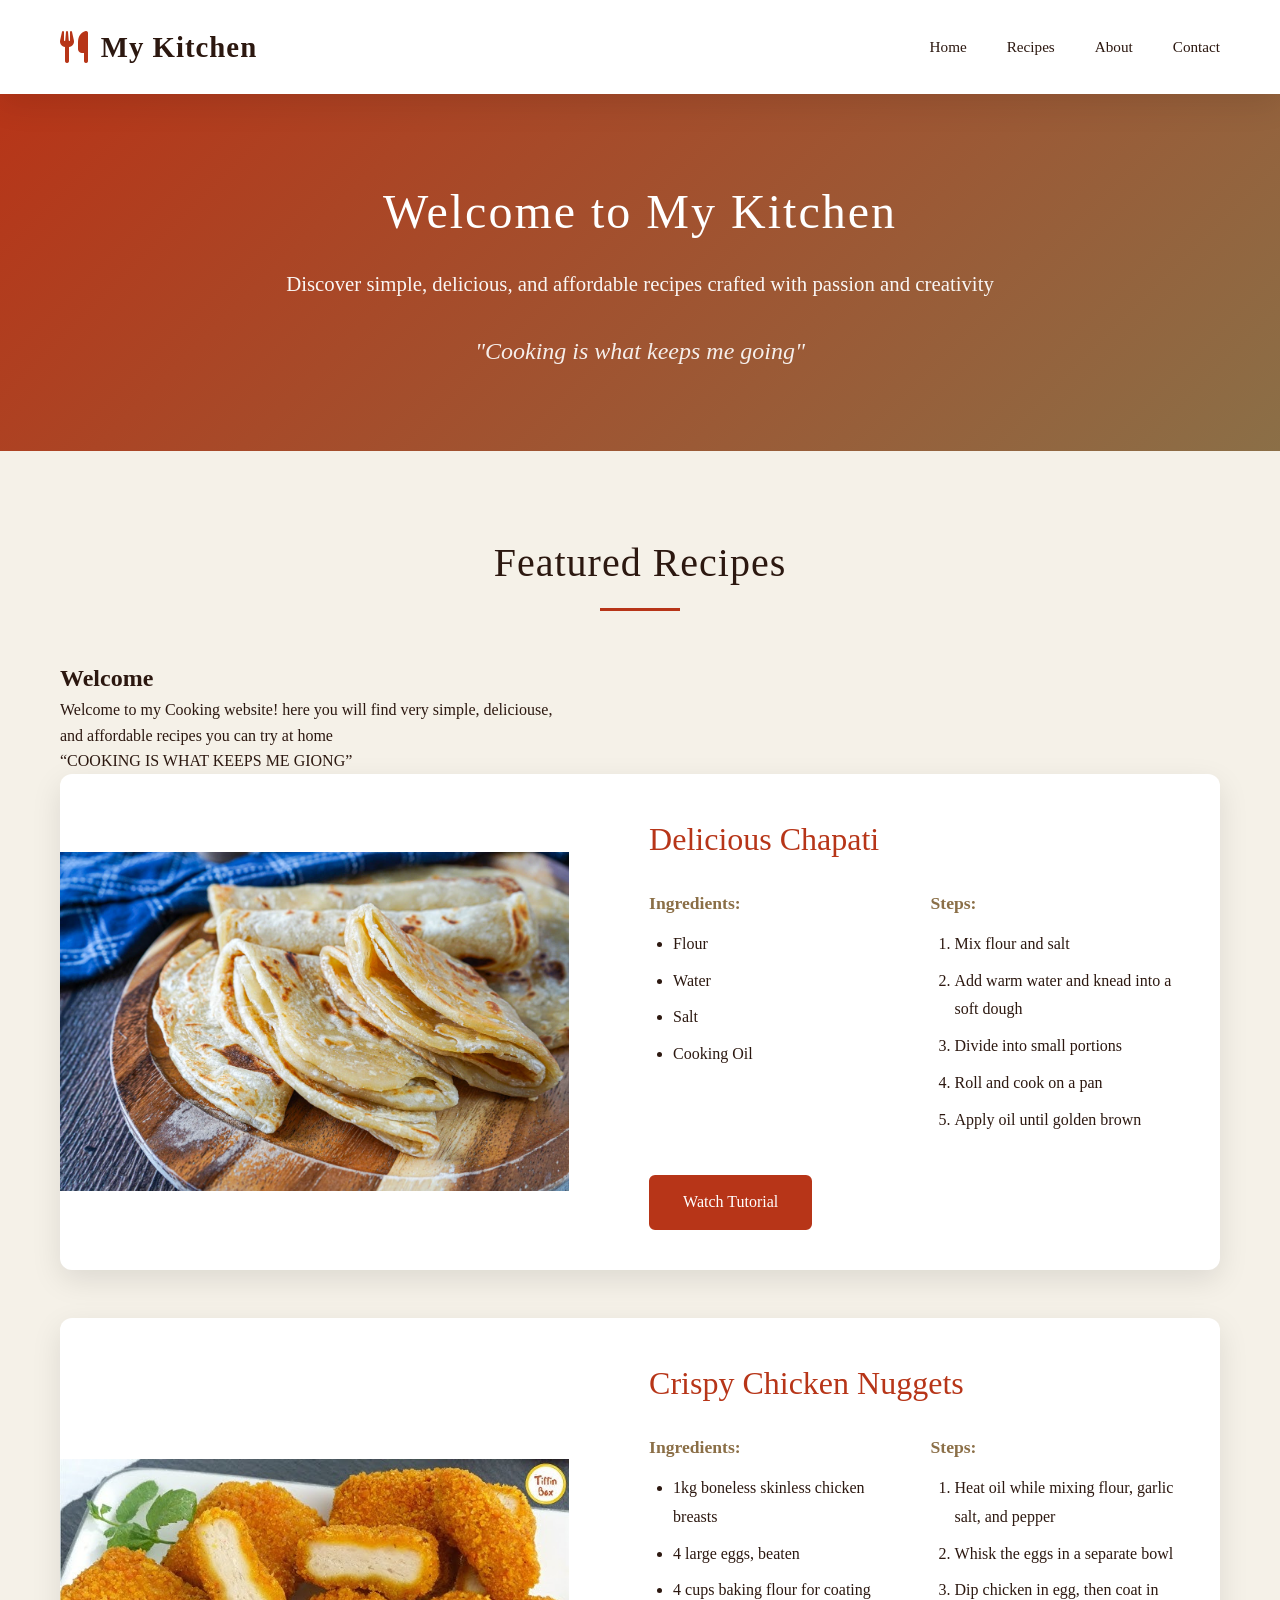
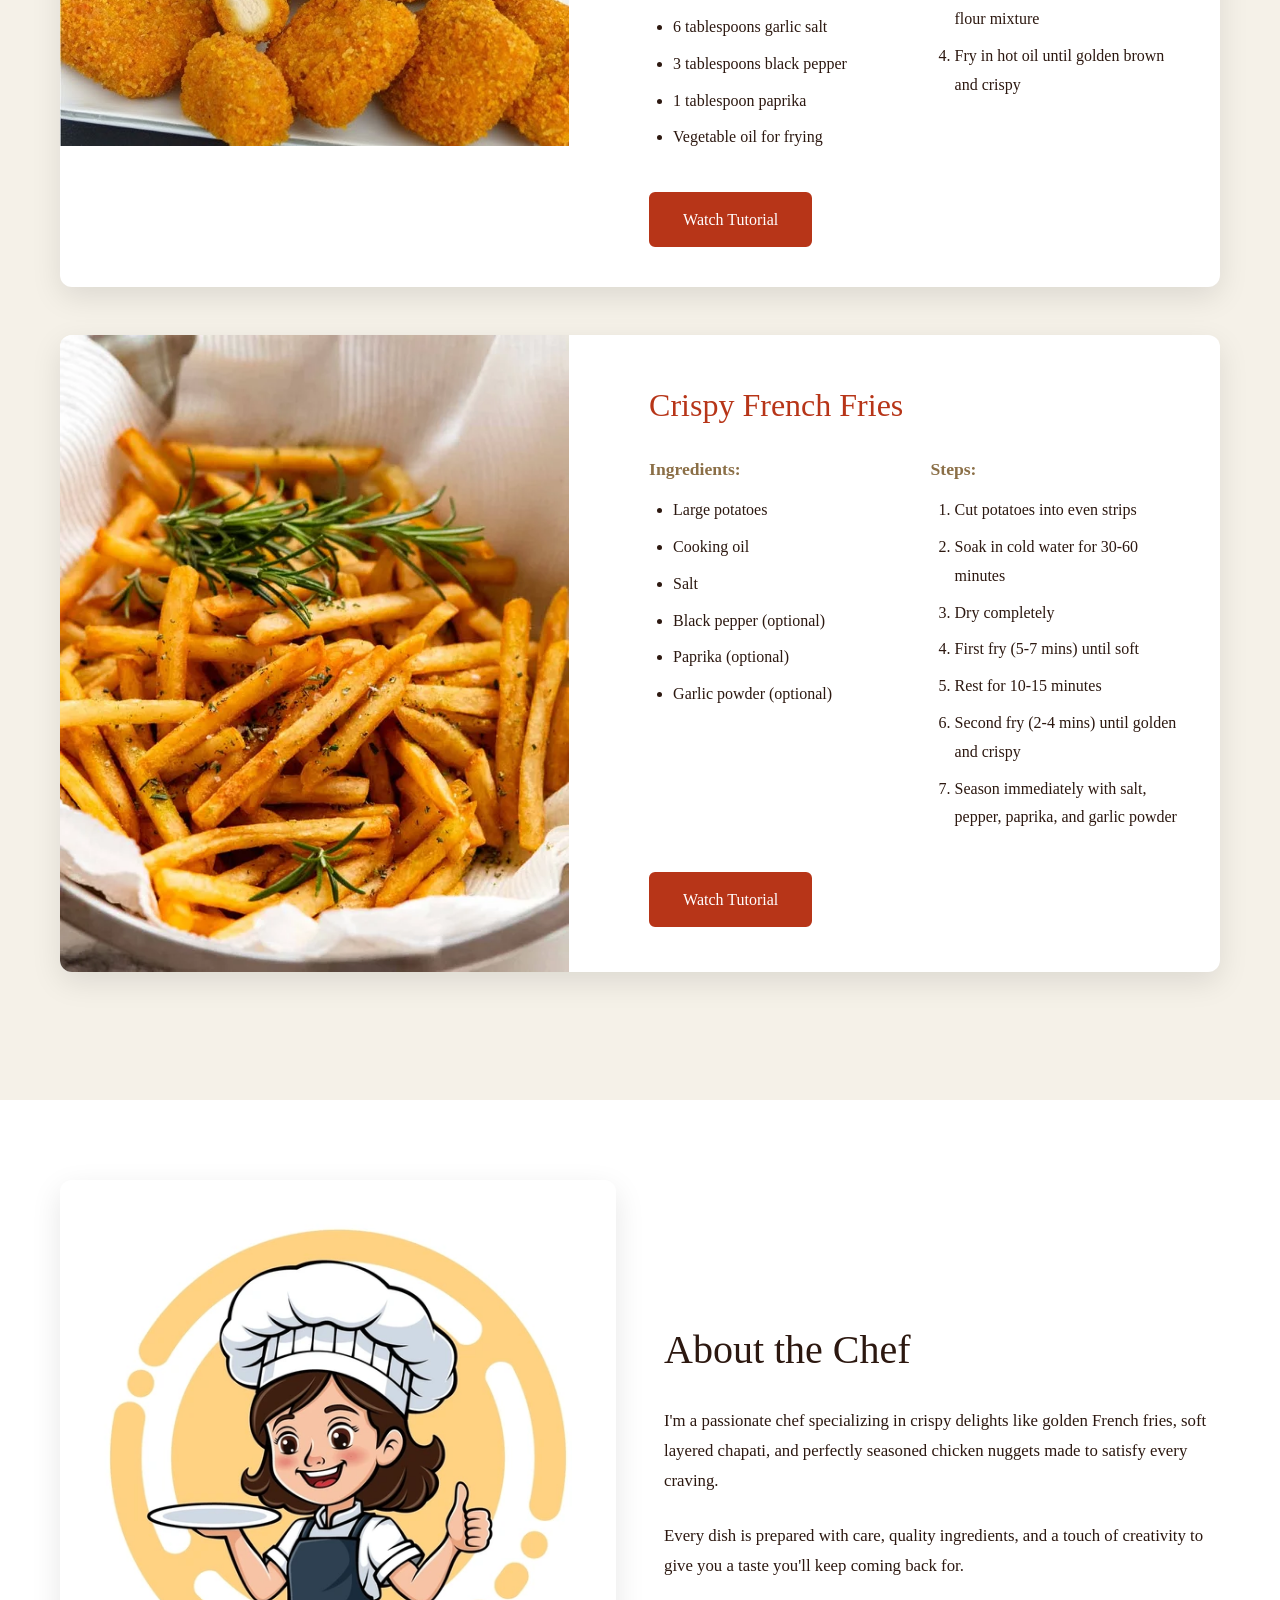
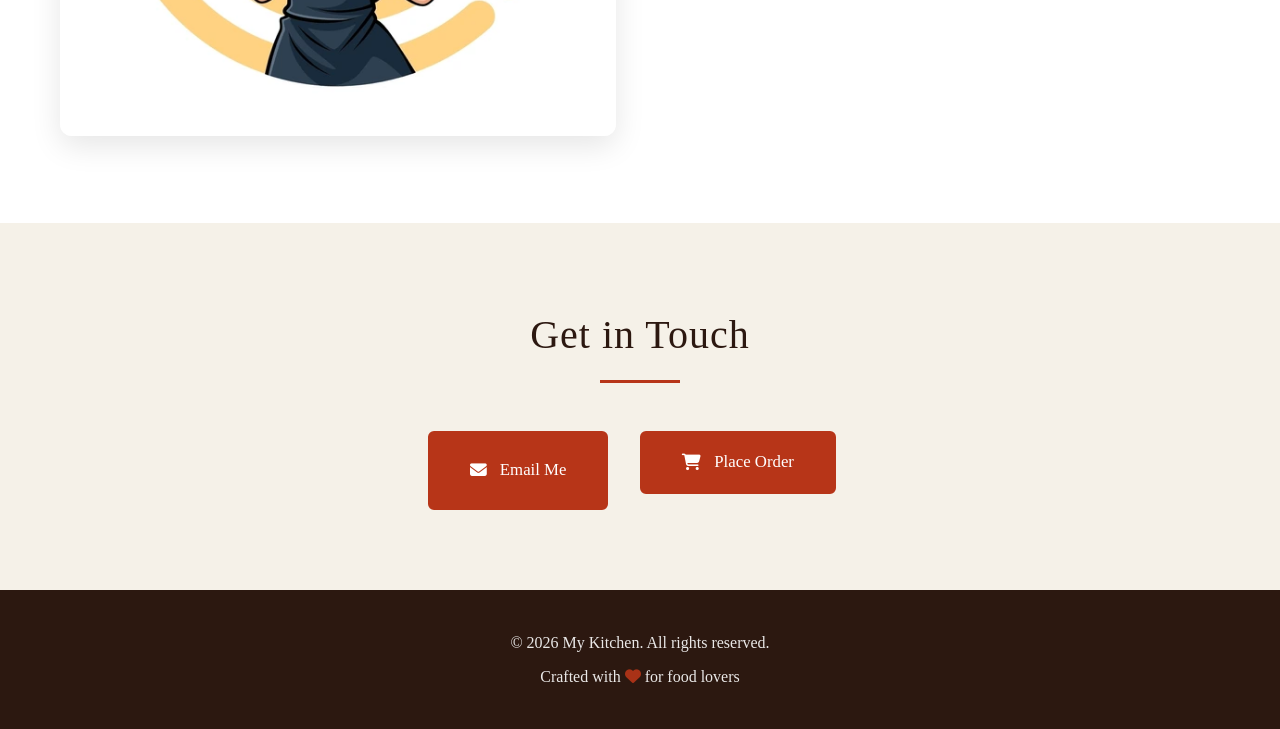
==== Cooking-website-main/index.html @ 5d714c8b "upload project and make changes" ====
<!DOCTYPE html>
<html lang="en">
<head>
    <meta charset="UTF-8">
    <meta name="viewport" content="width=device-width, initial-scale=1.0">
    <title>My Kitchen - Culinary Delights</title>
    <link rel="stylesheet" href="style.css">
    <link rel="stylesheet" href="https://cdnjs.cloudflare.com/ajax/libs/font-awesome/6.4.0/css/all.min.css">
</head>
<body>
    <!-- Header -->
    <header class="header">
        <div class="container">
            <div class="logo">
                <i class="fas fa-utensils"></i>
                <h1>My Kitchen</h1>
            </div>
            <nav class="nav">
                <a href="#home">Home</a>
                <a href="#recipes">Recipes</a>
                <a href="#about">About</a>
                <a href="#contact">Contact</a>
            </nav>
        </div>
    </header>

    <!-- Hero Section -->
    <section id="home" class="hero">
        <div class="hero-content">
            <h2>Welcome to My Kitchen</h2>
            <p>Discover simple, delicious, and affordable recipes crafted with passion and creativity</p>
            <blockquote>"Cooking is what keeps me going"</blockquote>
        </div>
    </section>

    <!-- Recipes Section -->
    <section id="recipes" class="recipes">
        <div class="container">
            <h2 class="section-title">Featured Recipes</h2>
    <h2>Welcome</h2>
       <p>Welcome to my Cooking website!
            here you will find very simple, deliciouse,<br/>and affordable recipes you can try at home
        </p>
        <P><q>COOKING IS WHAT KEEPS ME GIONG</q></P>
            
            <!-- Recipe Card 1 -->
            <article class="recipe-card">
                <div class="recipe-image">
                    <img src="images/chapati.jpg" alt="Delicious Chapati">
                </div>
                <div class="recipe-content">
                    <h3>Delicious Chapati</h3>
                    <div class="recipe-sections">
                        <div class="section">
                            <h4>Ingredients:</h4>
                            <ul>
                                <li>Flour</li>
                                <li>Water</li>
                                <li>Salt</li>
                                <li>Cooking Oil</li>
                            </ul>
                        </div>
                        <div class="section">
                            <h4>Steps:</h4>
                            <ol>
                                <li>Mix flour and salt</li>
                                <li>Add warm water and knead into a soft dough</li>
                                <li>Divide into small portions</li>
                                <li>Roll and cook on a pan</li>
                                <li>Apply oil until golden brown</li>
                            </ol>
                        </div>
                    </div>
                    <a href="https://www.youtube.com/watch?v=x6HNDPDrpVQ" target="_blank" class="btn">Watch Tutorial</a>
                </div>
            </article>

            <!-- Recipe Card 2 -->
            <article class="recipe-card">
                <div class="recipe-image">
                    <img src="images/Chicken nagged.jpg" alt="Crispy Chicken Nuggets">
                </div>
                <div class="recipe-content">
                    <h3>Crispy Chicken Nuggets</h3>
                    <div class="recipe-sections">
                        <div class="section">
                            <h4>Ingredients:</h4>
                            <ul>
                                <li>1kg boneless skinless chicken breasts</li>
                                <li>4 large eggs, beaten</li>
                                <li>4 cups baking flour for coating</li>
                                <li>6 tablespoons garlic salt</li>
                                <li>3 tablespoons black pepper</li>
                                <li>1 tablespoon paprika</li>
                                <li>Vegetable oil for frying</li>
                            </ul>
                        </div>
                        <div class="section">
                            <h4>Steps:</h4>
                            <ol>
                                <li>Heat oil while mixing flour, garlic salt, and pepper</li>
                                <li>Whisk the eggs in a separate bowl</li>
                                <li>Dip chicken in egg, then coat in flour mixture</li>
                                <li>Fry in hot oil until golden brown and crispy</li>
                            </ol>
                        </div>
                    </div>
                    <a href="https://www.youtube.com/shorts/7dGLXomPnBQ" target="_blank" class="btn">Watch Tutorial</a>
                </div>
            </article>

            <!-- Recipe Card 3 -->
            <article class="recipe-card">
                <div class="recipe-image">
                    <img src="images/french fries.webp" alt="Crispy French Fries">
                </div>
                <div class="recipe-content">
                    <h3>Crispy French Fries</h3>
                    <div class="recipe-sections">
                        <div class="section">
                            <h4>Ingredients:</h4>
                            <ul>
                                <li>Large potatoes</li>
                                <li>Cooking oil</li>
                                <li>Salt</li>
                                <li>Black pepper (optional)</li>
                                <li>Paprika (optional)</li>
                                <li>Garlic powder (optional)</li>
                            </ul>
                        </div>
                        <div class="section">
                            <h4>Steps:</h4>
                            <ol>
                                <li>Cut potatoes into even strips</li>
                                <li>Soak in cold water for 30-60 minutes</li>
                                <li>Dry completely</li>
                                <li>First fry (5-7 mins) until soft</li>
                                <li>Rest for 10-15 minutes</li>
                                <li>Second fry (2-4 mins) until golden and crispy</li>
                                <li>Season immediately with salt, pepper, paprika, and garlic powder</li>
                            </ol>
                        </div>
                    </div>
                    <a href="https://www.youtube.com/watch?v=CYhYSoJrOLg" target="_blank" class="btn">Watch Tutorial</a>
                </div>
            </article>
        </div>
    </section>

    <!-- About Section -->
    <section id="about" class="about">
        <div class="container">
            <div class="about-content">
                <div class="about-image">
                    <img src="images/cute-chef-girl.webp" alt="The Chef">
                </div>
                <div class="about-text">
                    <h2>About the Chef</h2>
                    <p>I'm a passionate chef specializing in crispy delights like golden French fries, soft layered chapati, and perfectly seasoned chicken nuggets made to satisfy every craving.</p>
                    <p>Every dish is prepared with care, quality ingredients, and a touch of creativity to give you a taste you'll keep coming back for.</p>
                </div>
            </div>
        </div>
    </section>

    <!-- Contact Section -->
    <section id="contact" class="contact">
        <div class="container">
            <h2 class="section-title">Get in Touch</h2>
            <div class="contact-content">
                <a href="mailto:sabenciazamzam@gmail.com?subject=Inquiry&body=Hello! I have a question about your recipes." class="btn btn-secondary">
                    <i class="fas fa-envelope"></i> Email Me
                </a>
                <a href="mailto:sabenciazamzam@gmail.com?subject=Order&body=I would like to place an order" class="btn btn-primary">
                    <i class="fas fa-shopping-cart"></i> Place Order
                </a>
            </div>
        </div>
    </section>

    <!-- Footer -->
    <footer class="footer">
        <div class="container">
            <p>&copy; 2026 My Kitchen. All rights reserved.</p>
            <p>Crafted with <i class="fas fa-heart"></i> for food lovers</p>
        </div>
    </footer>
</body>
</html>
---- Cooking-website-main/style.css ----
/* Variables */
:root {
    --primary-color: #b73518;
    --secondary-color: #8B6F47;
    --accent-color: #E8B4A2;
    --dark-color: #2C1810;
    --light-color: #F5F1E8;
    --white: #FFFFFF;
    --shadow: 0 10px 30px rgba(0, 0, 0, 0.1);
    --transition: all 0.3s ease;
}

/* Global Styles */
* {
    margin: 0;
    padding: 0;
    box-sizing: border-box;
}

html {
    scroll-behavior: smooth;
}

body {
    font-family: 'Georgia', 'Garamond', serif;
    background-color: var(--light-color);
    color: var(--dark-color);
    line-height: 1.6;
}

.container {
    max-width: 1200px;
    margin: 0 auto;
    padding: 0 20px;
}

/* Header */
.header {
    background: var(--white);
    box-shadow: var(--shadow);
    position: sticky;
    top: 0;
    z-index: 100;
}

.header .container {
    display: flex;
    justify-content: space-between;
    align-items: center;
    padding: 1.5rem 20px;
}

.logo {
    display: flex;
    align-items: center;
    gap: 0.8rem;
}

.logo i {
    font-size: 2rem;
    color: var(--primary-color);
}

.logo h1 {
    font-size: 1.8rem;
    color: var(--dark-color);
    letter-spacing: 1px;
}

.nav {
    display: flex;
    gap: 2.5rem;
    align-items: center;
}

.nav a {
    color: var(--dark-color);
    text-decoration: none;
    font-weight: 500;
    transition: var(--transition);
    font-size: 0.95rem;
}

.nav a:hover {
    color: var(--primary-color);
    border-bottom: 2px solid var(--primary-color);
    padding-bottom: 5px;
}

/* Hero Section */
.hero {
    background: linear-gradient(135deg, var(--primary-color) 0%, var(--secondary-color) 100%);
    color: var(--white);
    padding: 5rem 20px;
    text-align: center;
}

.hero-content h2 {
    font-size: 3rem;
    margin-bottom: 1rem;
    font-weight: normal;
    letter-spacing: 2px;
}

.hero-content p {
    font-size: 1.3rem;
    margin-bottom: 2rem;
    opacity: 0.95;
}

.hero-content blockquote {
    font-size: 1.5rem;
    font-style: italic;
    margin-top: 1.5rem;
    opacity: 0.9;
}

/* Section Title */
.section-title {
    font-size: 2.5rem;
    text-align: center;
    color: var(--dark-color);
    margin-bottom: 3rem;
    font-weight: normal;
    letter-spacing: 1px;
    position: relative;
    padding-bottom: 1rem;
}

.section-title::after {
    content: '';
    position: absolute;
    bottom: 0;
    left: 50%;
    transform: translateX(-50%);
    width: 80px;
    height: 3px;
    background: var(--primary-color);
}

/* Recipes Section */
.recipes {
    padding: 5rem 20px;
    background: var(--light-color);
}

.recipe-card {
    display: grid;
    grid-template-columns: 1fr 1.2fr;
    gap: 2.5rem;
    margin-bottom: 3rem;
    background: var(--white);
    border-radius: 12px;
    overflow: hidden;
    box-shadow: var(--shadow);
    transition: var(--transition);
    align-items: center;
}

.recipe-card:hover {
    box-shadow: 0 15px 40px rgba(0, 0, 0, 0.15);
    transform: translateY(-5px);
}

.recipe-image img {
    width: 100%;
    height: 100%;
    object-fit: cover;
    display: block;
}

.recipe-content {
    padding: 2.5rem;
}

.recipe-content h3 {
    font-size: 2rem;
    color: var(--primary-color);
    margin-bottom: 1.5rem;
    font-weight: normal;
}

.recipe-sections {
    display: grid;
    grid-template-columns: 1fr 1fr;
    gap: 2rem;
    margin-bottom: 2rem;
}

.section h4 {
    color: var(--secondary-color);
    font-size: 1.1rem;
    margin-bottom: 0.8rem;
    font-weight: 600;
}

.section ul, .section ol {
    margin-left: 1.5rem;
    color: var(--dark-color);
}

.section li {
    margin-bottom: 0.5rem;
    line-height: 1.8;
}

/* Button Styles */
.btn {
    display: inline-block;
    padding: 0.8rem 2rem;
    background-color: var(--primary-color);
    color: var(--white);
    text-decoration: none;
    border-radius: 6px;
    font-weight: 500;
    transition: var(--transition);
    border: 2px solid var(--primary-color);
    text-align: center;
}

.btn:hover {
    background-color: var(--secondary-color);
    border-color: var(--secondary-color);
    transform: translateY(-2px);
    box-shadow: 0 8px 20px rgba(212, 115, 93, 0.3);
}

.btn-primary {
    background-color: var(--primary-color);
    margin-right: 1rem;
    margin-bottom: 1rem;
}

/* About Section */
.about {
    padding: 5rem 20px;
    background: var(--white);
}

.about-content {
    display: grid;
    grid-template-columns: 1fr 1fr;
    gap: 3rem;
    align-items: center;
}

.about-image img {
    width: 100%;
    border-radius: 12px;
    box-shadow: var(--shadow);
}

.about-text h2 {
    font-size: 2.5rem;
    color: var(--dark-color);
    margin-bottom: 1.5rem;
    font-weight: normal;
}

.about-text p {
    color: var(--dark-color);
    font-size: 1.05rem;
    margin-bottom: 1.5rem;
    line-height: 1.8;
}

/* Contact Section */
.contact {
    padding: 5rem 20px;
    background: var(--light-color);
    text-align: center;
}

.contact-content {
    display: flex;
    justify-content: center;
    gap: 2rem;
    flex-wrap: wrap;
}

.contact .btn {
    display: inline-flex;
    align-items: center;
    gap: 0.8rem;
    font-size: 1.05rem;
    padding: 1rem 2.5rem;
}

/* Footer */
.footer {
    background: var(--dark-color);
    color: var(--white);
    padding: 2rem 20px;
    text-align: center;
}

.footer p {
    margin: 0.5rem 0;
    opacity: 0.9;
}

.footer i {
    color: var(--primary-color);
}

/* Responsive Design */
@media (max-width: 768px) {
    .header .container {
        flex-direction: column;
        gap: 1rem;
    }

    .nav {
        gap: 1.5rem;
        flex-wrap: wrap;
        justify-content: center;
    }

    .hero-content h2 {
        font-size: 2rem;
    }

    .recipe-card {
        grid-template-columns: 1fr;
    }

    .recipe-sections {
        grid-template-columns: 1fr;
    }

    .about-content {
        grid-template-columns: 1fr;
    }

    .section-title {
        font-size: 2rem;
    }

    .contact-content {
        flex-direction: column;
        align-items: center;
    }

    .contact .btn {
        width: 100%;
        max-width: 300px;
        justify-content: center;
    }
}
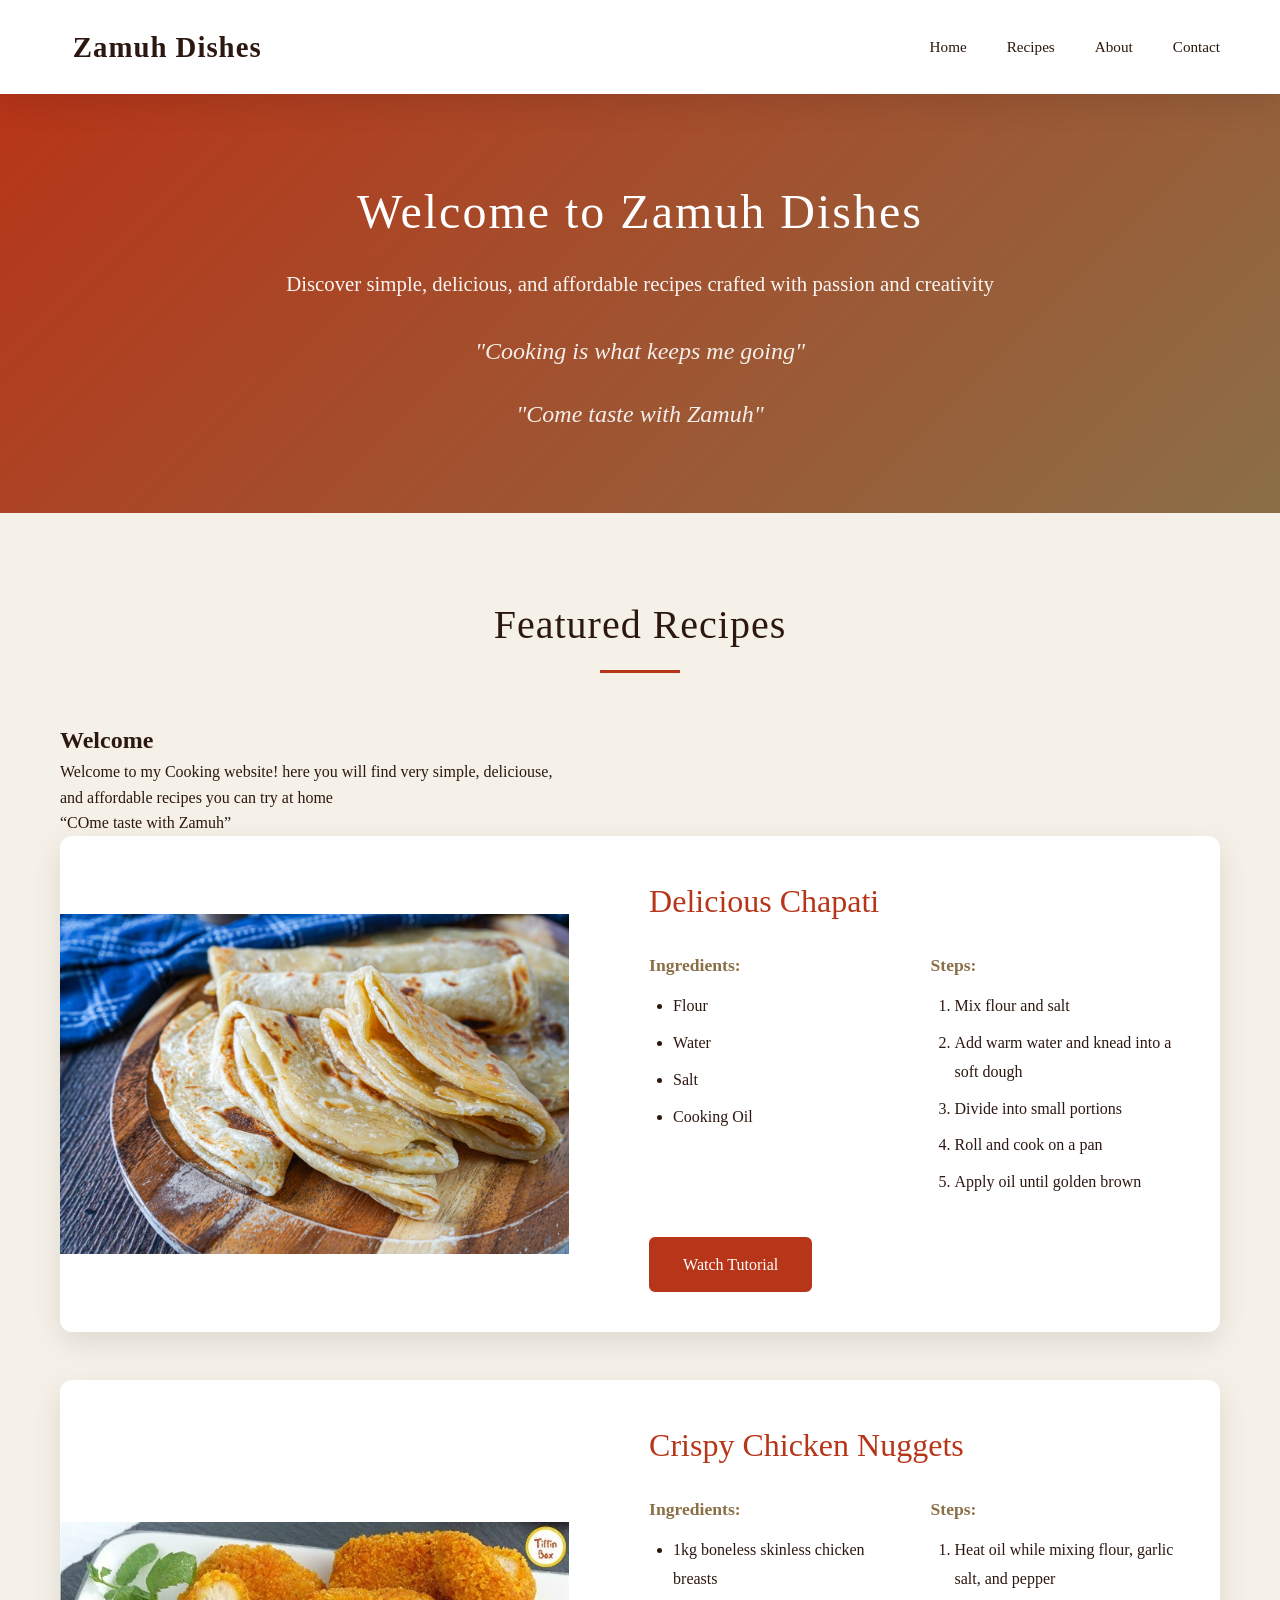
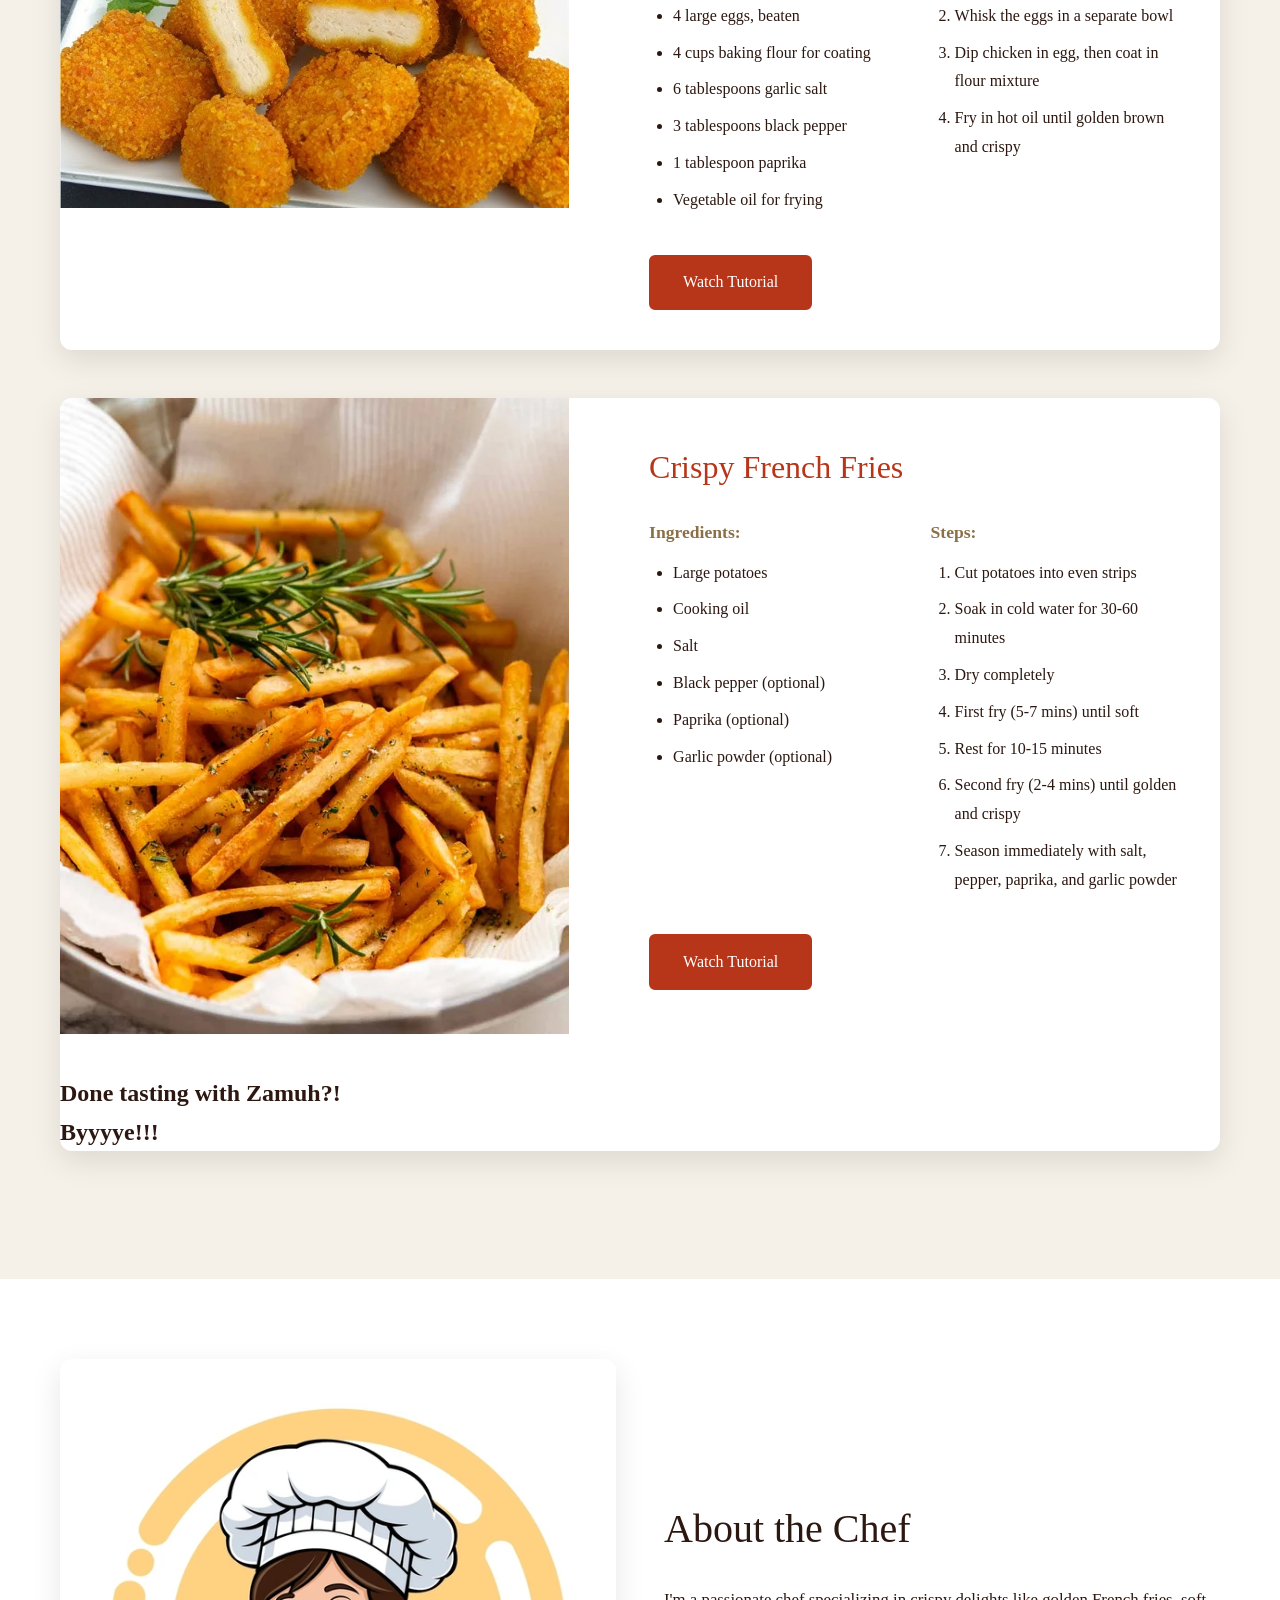
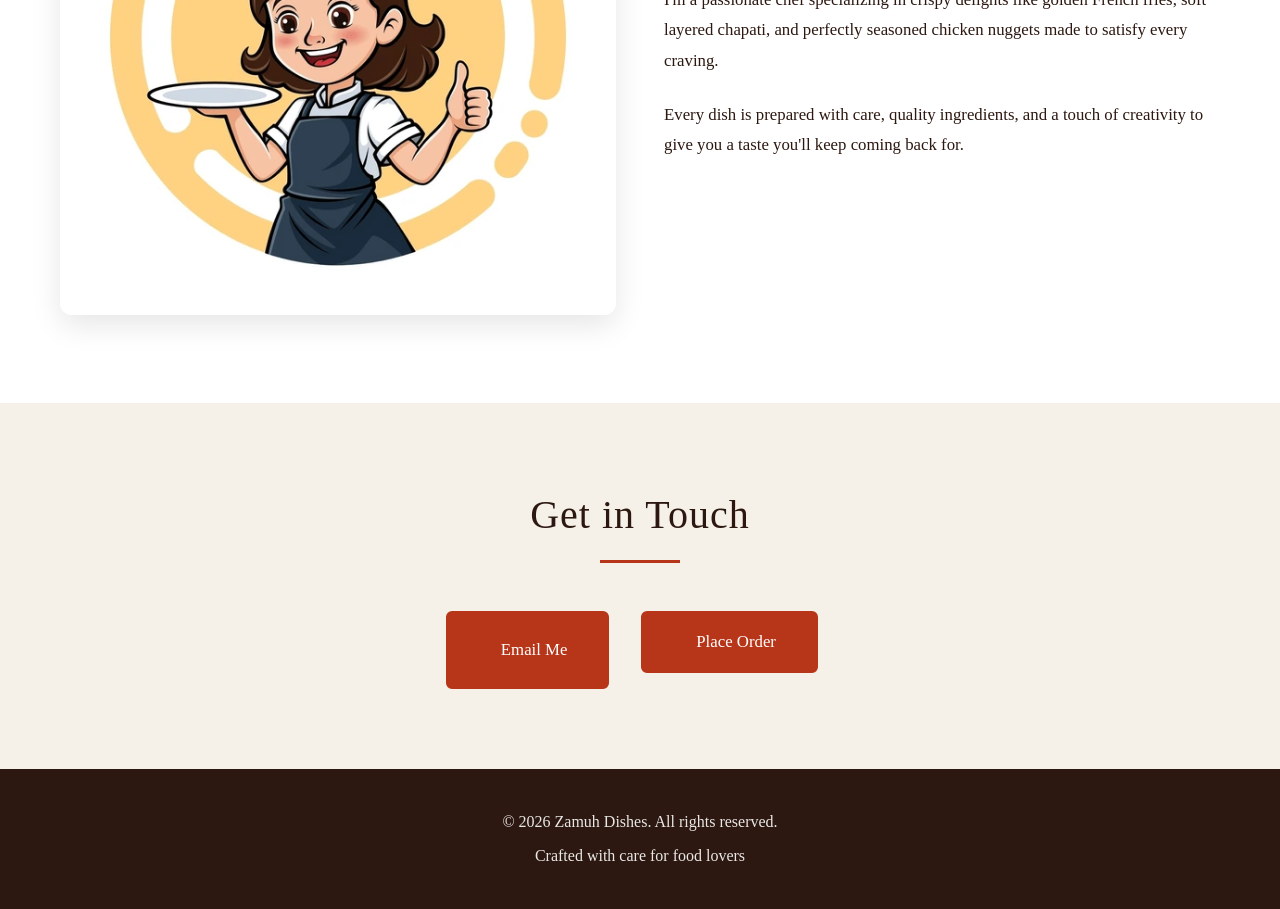
==== commit 311c2ea0: "these are my changes" ====
--- a/Cooking-website-main/index.html
+++ b/Cooking-website-main/index.html
@@ -3,17 +3,16 @@
 <head>
     <meta charset="UTF-8">
     <meta name="viewport" content="width=device-width, initial-scale=1.0">
-    <title>My Kitchen - Culinary Delights</title>
+    <title>Zamuh Dishes - Culinary Delights</title>
     <link rel="stylesheet" href="style.css">
-    <link rel="stylesheet" href="https://cdnjs.cloudflare.com/ajax/libs/font-awesome/6.4.0/css/all.min.css">
-</head>
+ 
 <body>
     <!-- Header -->
     <header class="header">
         <div class="container">
             <div class="logo">
                 <i class="fas fa-utensils"></i>
-                <h1>My Kitchen</h1>
+                <h1>Zamuh Dishes</h1>
             </div>
             <nav class="nav">
                 <a href="#home">Home</a>
@@ -27,9 +26,10 @@
     <!-- Hero Section -->
     <section id="home" class="hero">
         <div class="hero-content">
-            <h2>Welcome to My Kitchen</h2>
+            <h2>Welcome to Zamuh Dishes</h2>
             <p>Discover simple, delicious, and affordable recipes crafted with passion and creativity</p>
             <blockquote>"Cooking is what keeps me going"</blockquote>
+         <blockquote>"Come taste with Zamuh"</blockquote>
         </div>
     </section>
 
@@ -41,7 +41,7 @@
        <p>Welcome to my Cooking website!
             here you will find very simple, deliciouse,<br/>and affordable recipes you can try at home
         </p>
-        <P><q>COOKING IS WHAT KEEPS ME GIONG</q></P>
+        <P><q>COme taste with Zamuh</q></P>
             
             <!-- Recipe Card 1 -->
             <article class="recipe-card">
@@ -143,6 +143,7 @@
                     </div>
                     <a href="https://www.youtube.com/watch?v=CYhYSoJrOLg" target="_blank" class="btn">Watch Tutorial</a>
                 </div>
+                <h2>Done tasting with Zamuh?!<br>Byyyye!!!</h2>
             </article>
         </div>
     </section>
@@ -181,8 +182,8 @@
     <!-- Footer -->
     <footer class="footer">
         <div class="container">
-            <p>&copy; 2026 My Kitchen. All rights reserved.</p>
-            <p>Crafted with <i class="fas fa-heart"></i> for food lovers</p>
+            <p>&copy; 2026 Zamuh Dishes. All rights reserved.</p>
+            <p>Crafted with care for food lovers</p>
         </div>
     </footer>
 </body>
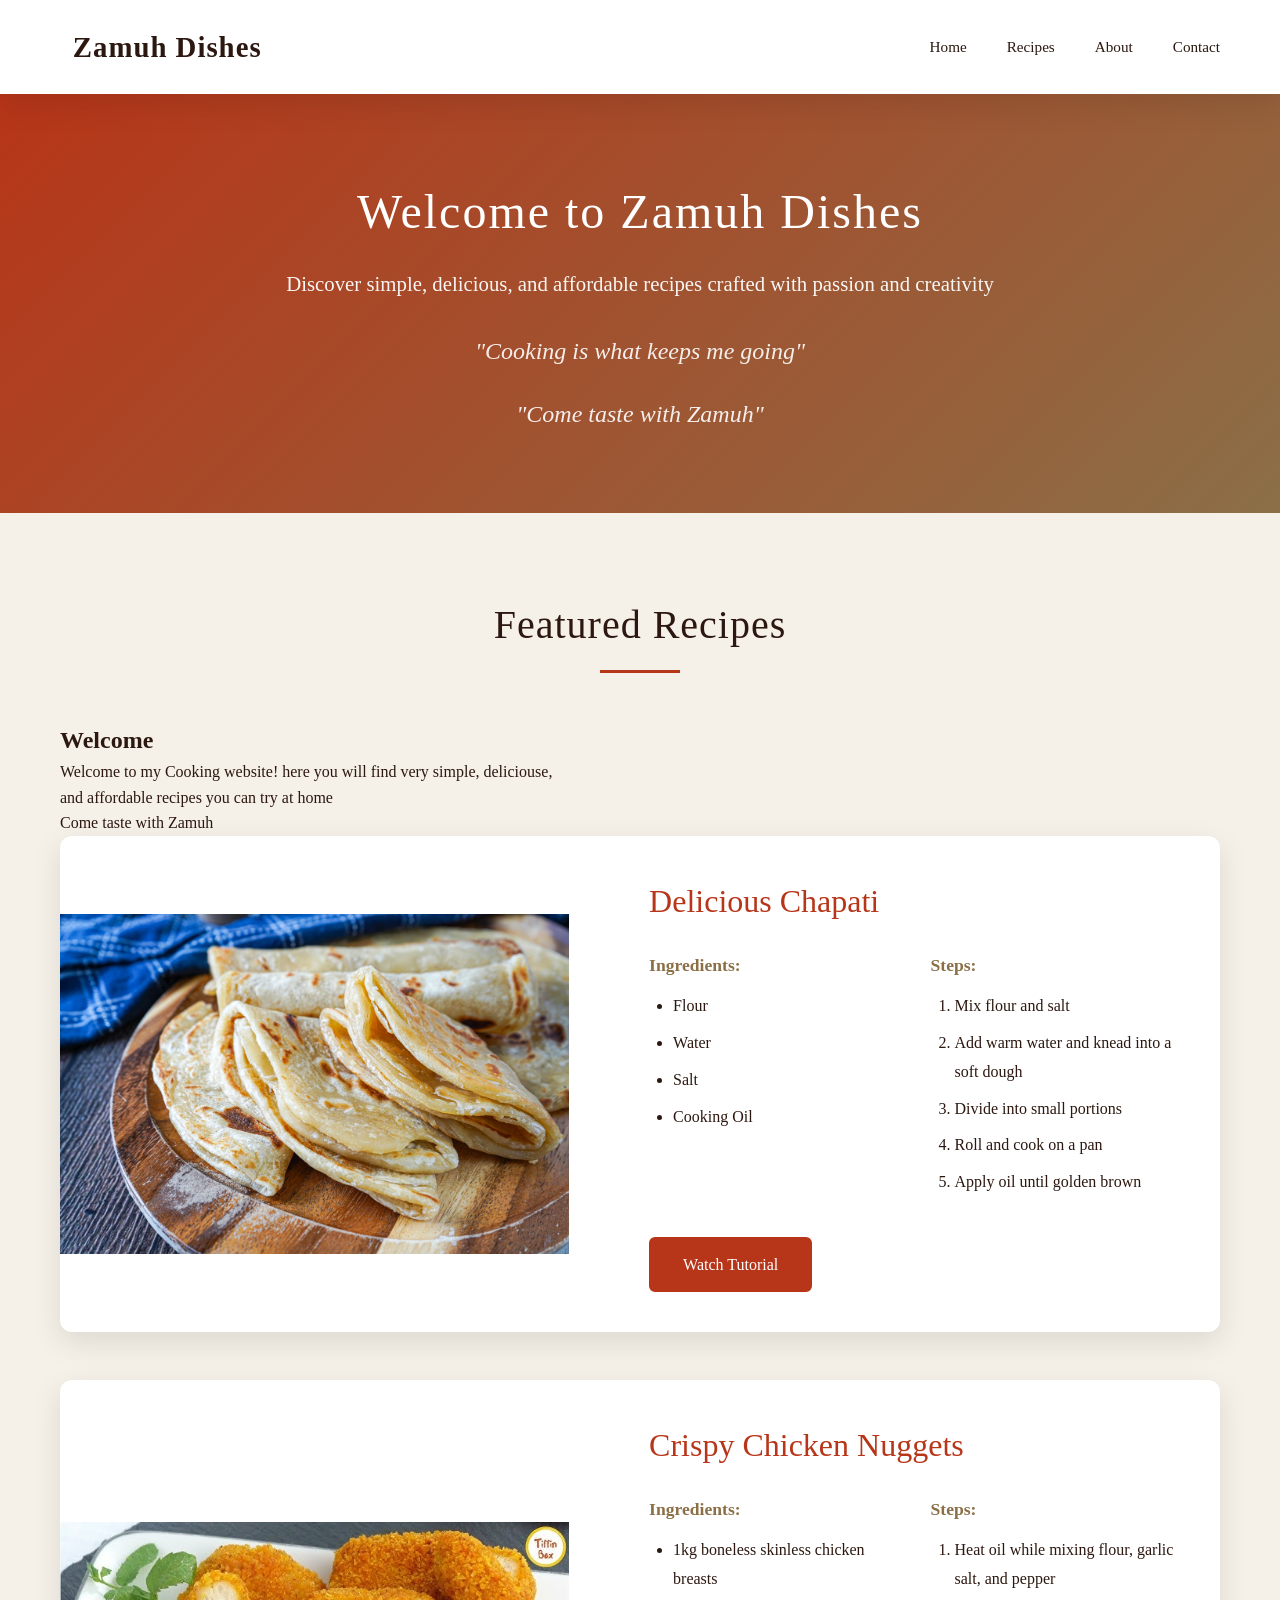
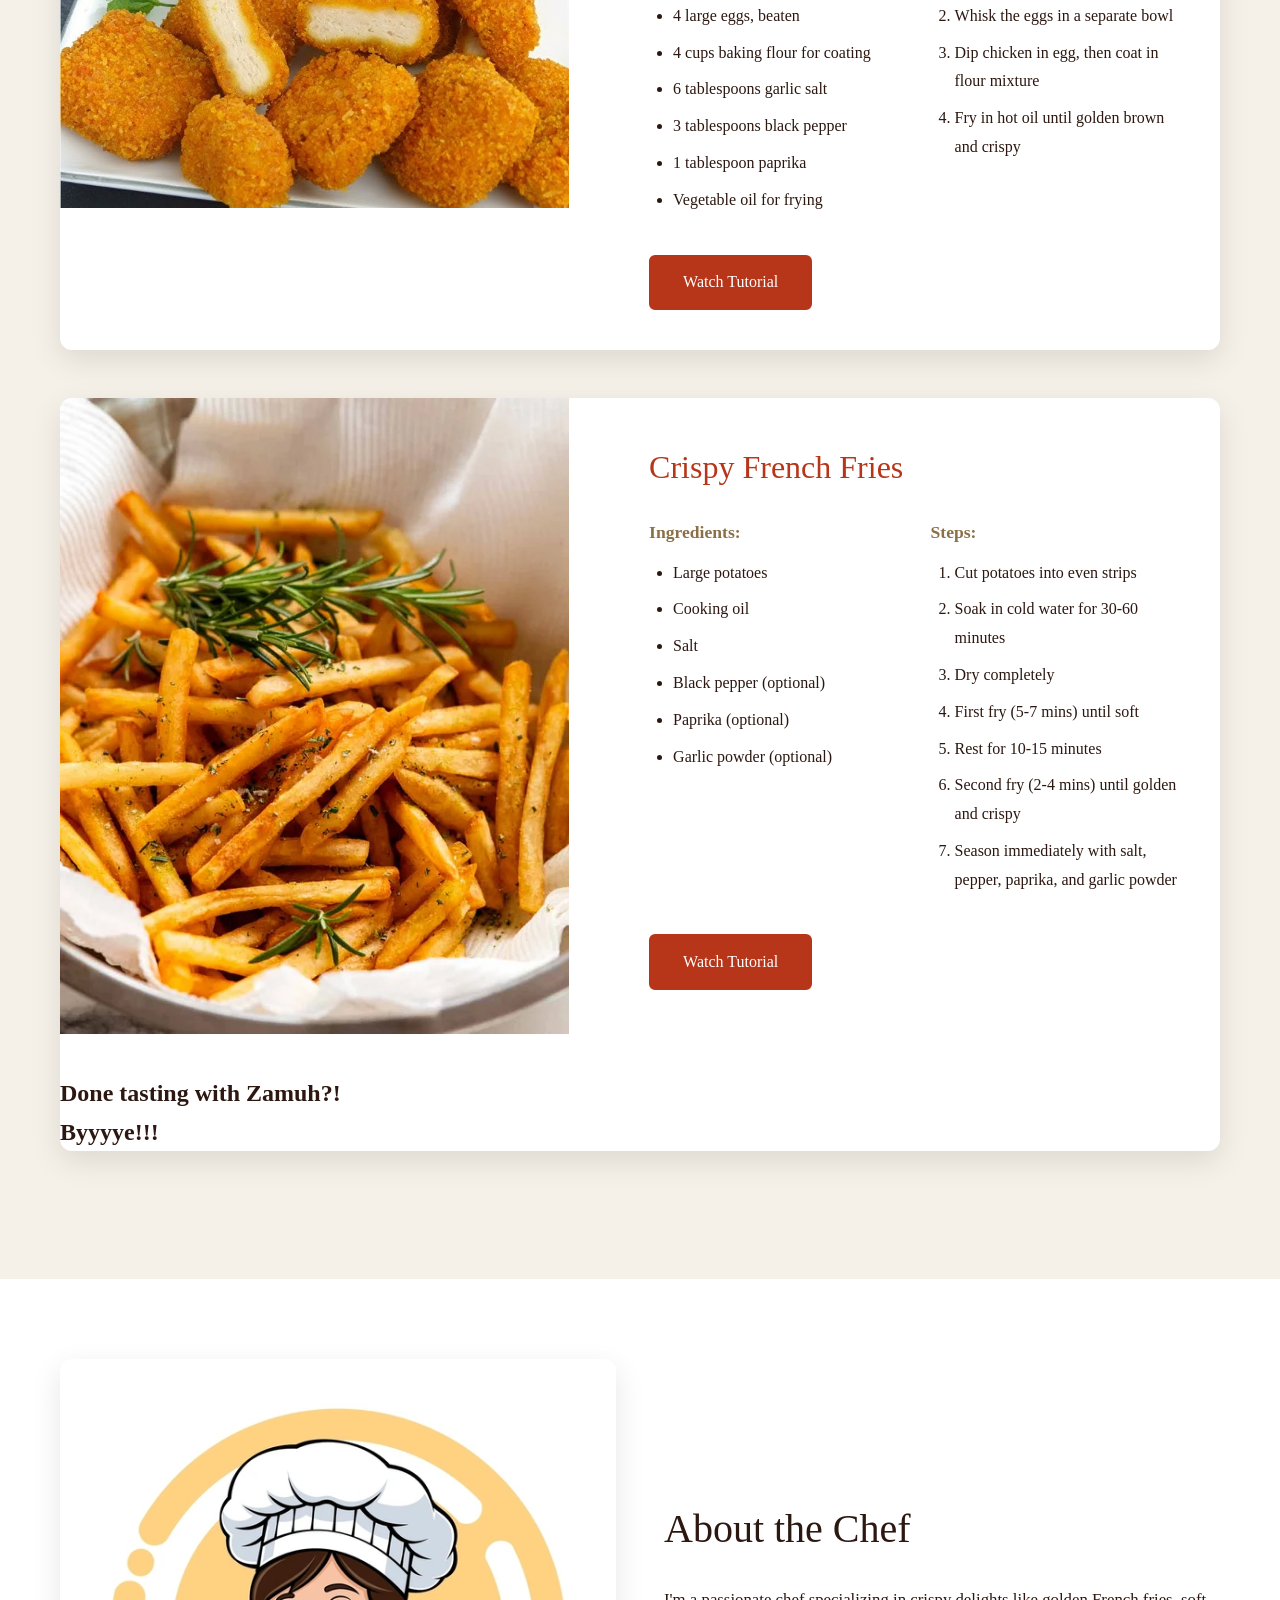
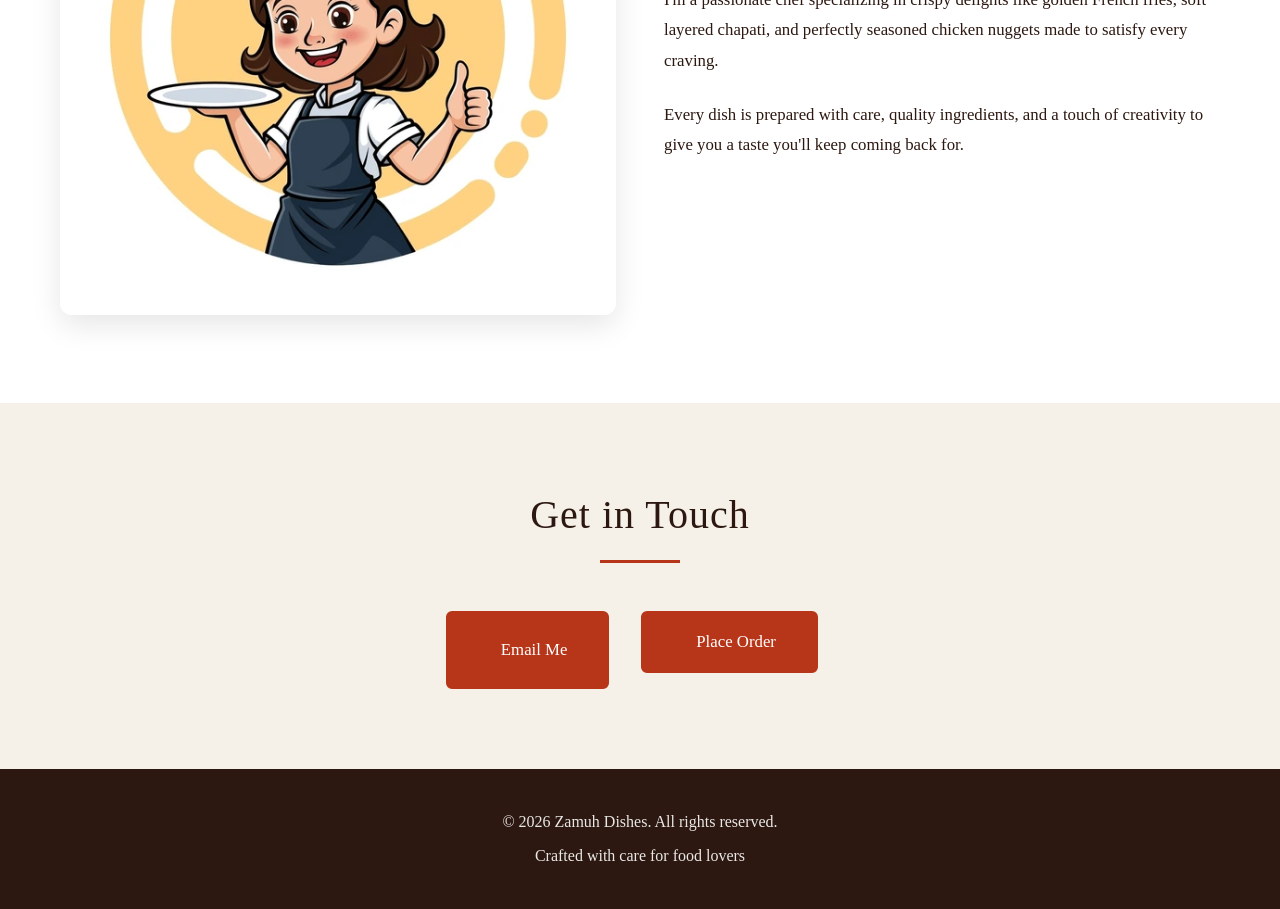
==== commit 9c0f8bb5: "the last changes" ====
--- a/Cooking-website-main/index.html
+++ b/Cooking-website-main/index.html
@@ -5,6 +5,7 @@
     <meta name="viewport" content="width=device-width, initial-scale=1.0">
     <title>Zamuh Dishes - Culinary Delights</title>
     <link rel="stylesheet" href="style.css">
+    </head>
  
 <body>
     <!-- Header -->
@@ -41,7 +42,7 @@
        <p>Welcome to my Cooking website!
             here you will find very simple, deliciouse,<br/>and affordable recipes you can try at home
         </p>
-        <P><q>COme taste with Zamuh</q></P>
+        <P>Come taste with Zamuh</P>
             
             <!-- Recipe Card 1 -->
             <article class="recipe-card">
@@ -169,7 +170,7 @@
         <div class="container">
             <h2 class="section-title">Get in Touch</h2>
             <div class="contact-content">
-                <a href="mailto:sabenciazamzam@gmail.com?subject=Inquiry&body=Hello! I have a question about your recipes." class="btn btn-secondary">
+                <a href="mailto:sabenciazamzam@gmail.com" class="btn btn-secondary">
                     <i class="fas fa-envelope"></i> Email Me
                 </a>
                 <a href="mailto:sabenciazamzam@gmail.com?subject=Order&body=I would like to place an order" class="btn btn-primary">
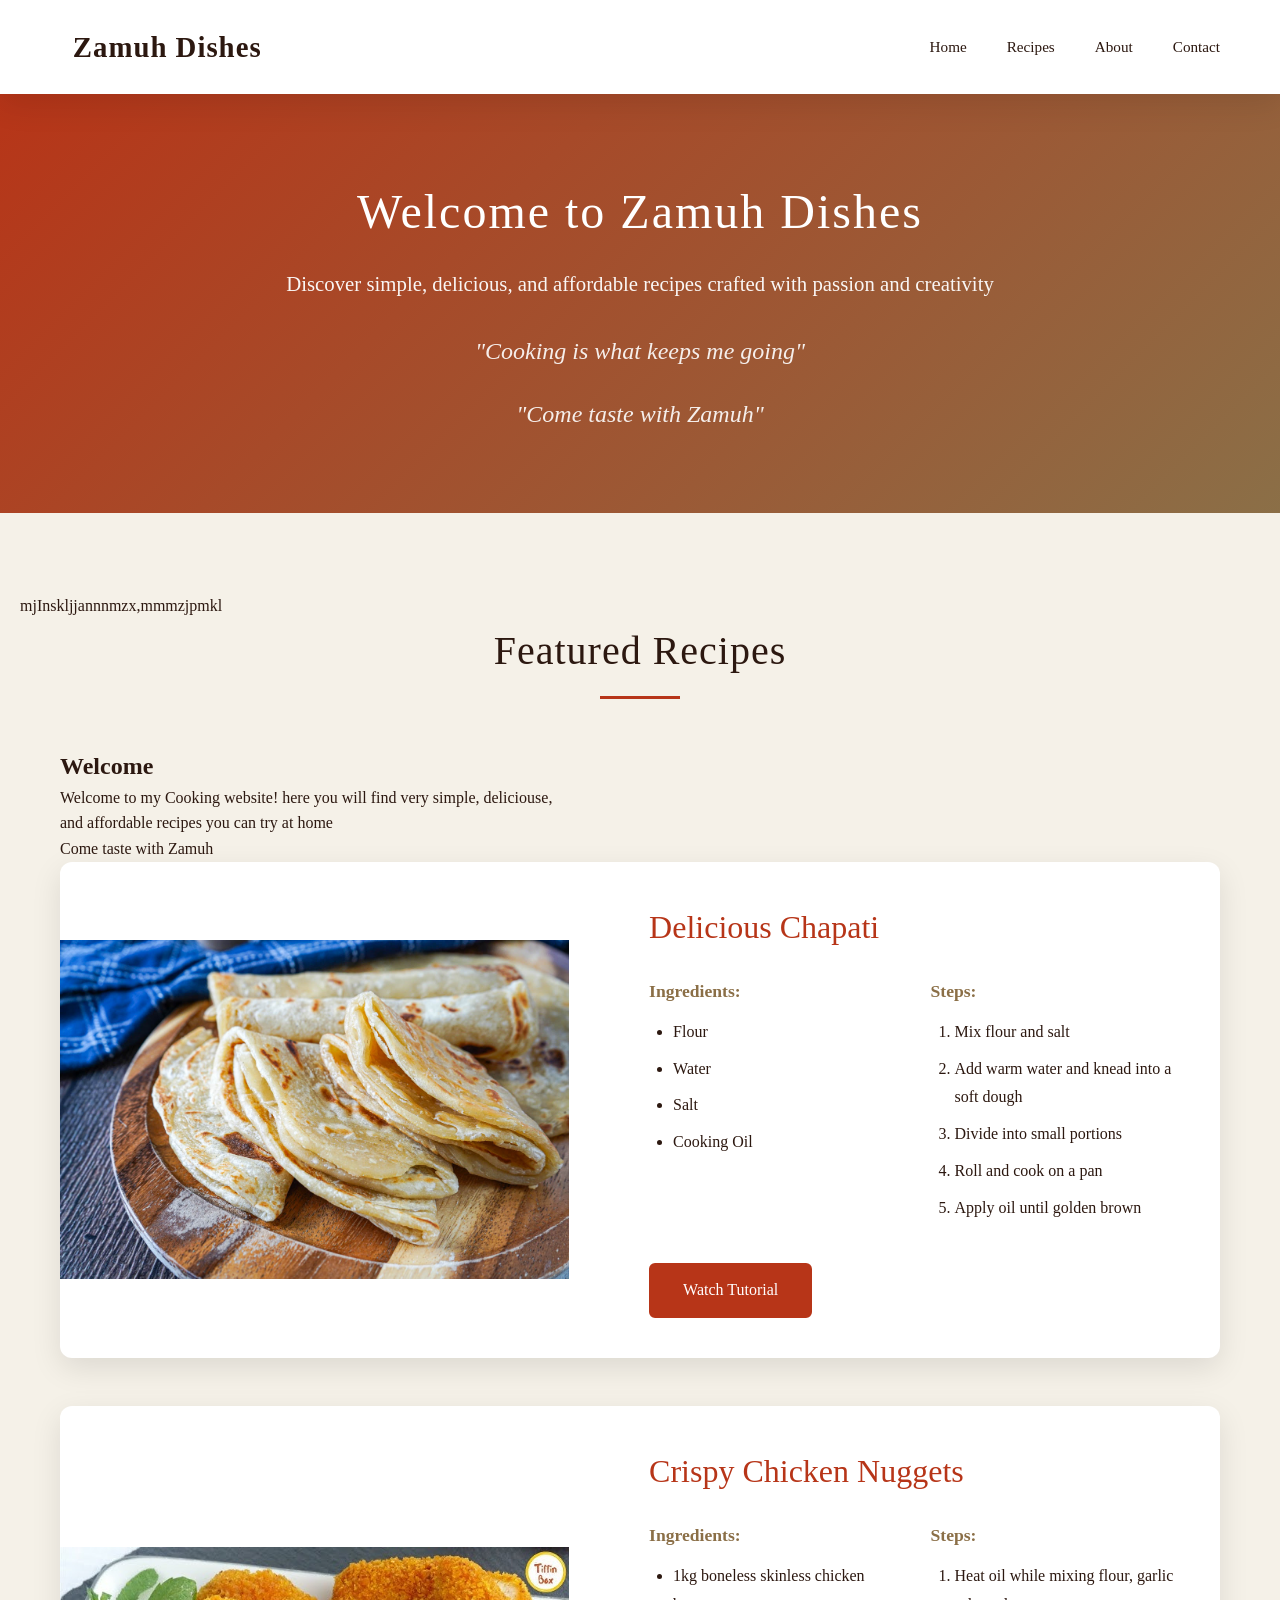
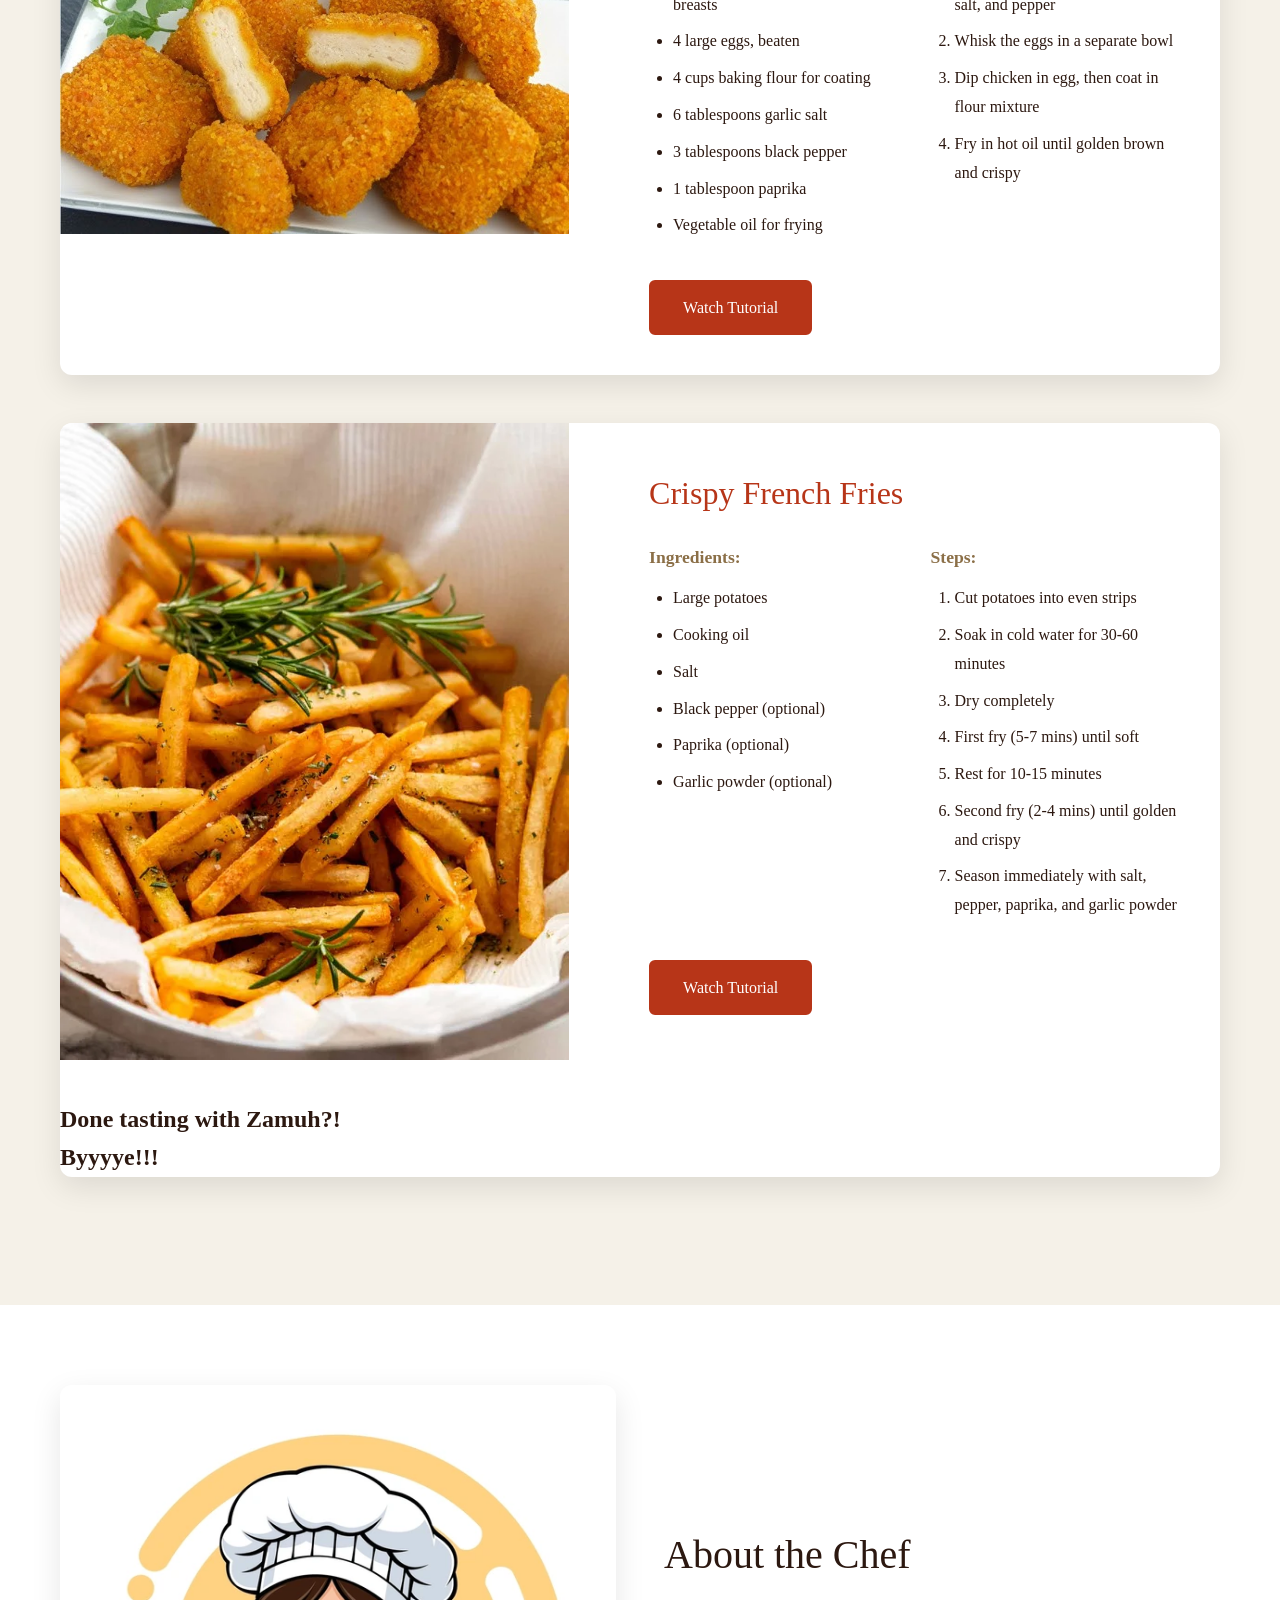
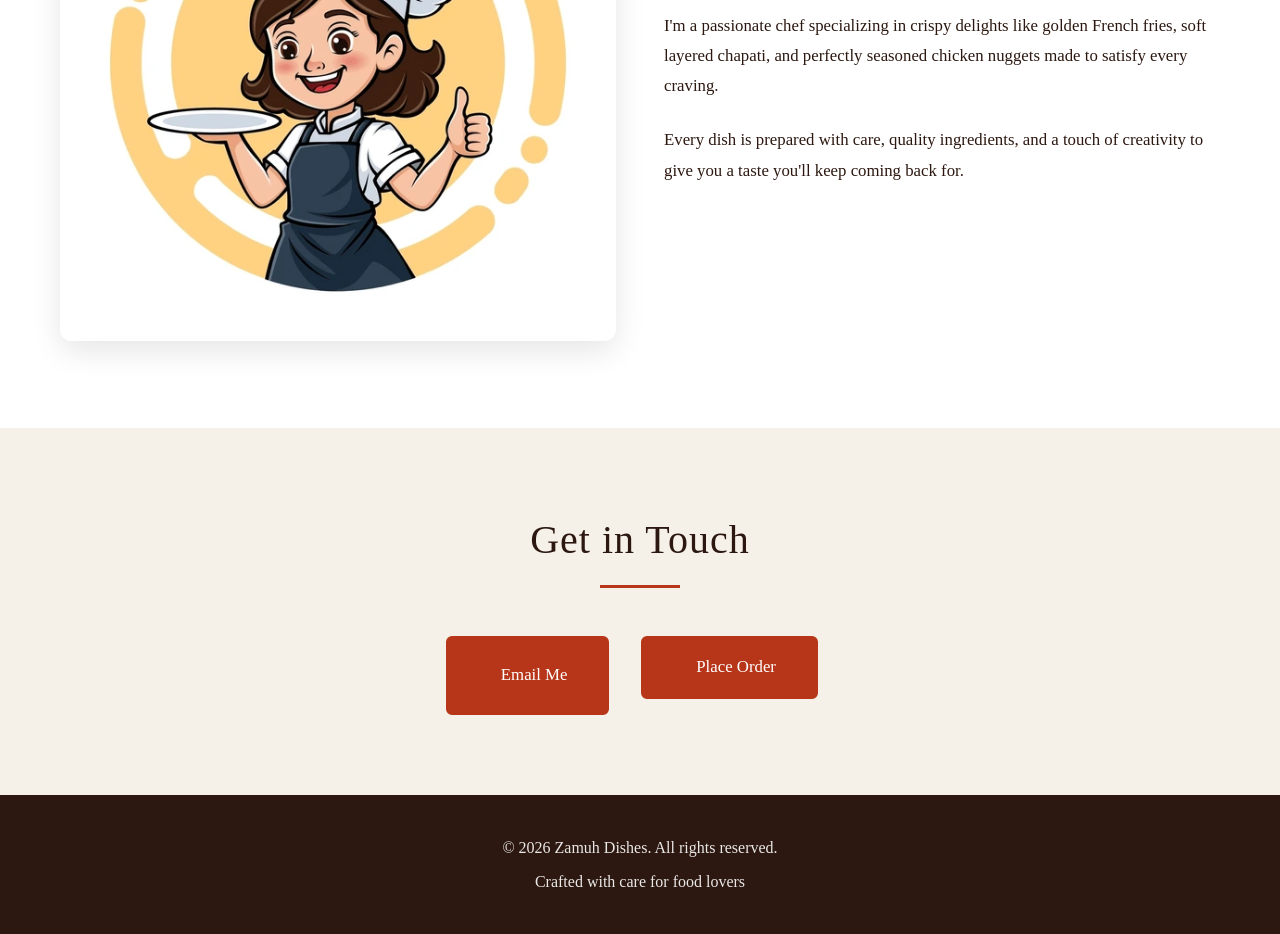
==== commit e6bf595e: "make the changes" ====
--- a/Cooking-website-main/index.html
+++ b/Cooking-website-main/index.html
@@ -35,7 +35,7 @@
     </section>
 
     <!-- Recipes Section -->
-    <section id="recipes" class="recipes">
+    <section id="recipes" class="recipes">mjInskljjannnmzx,mmmzjpmkl
         <div class="container">
             <h2 class="section-title">Featured Recipes</h2>
     <h2>Welcome</h2>
